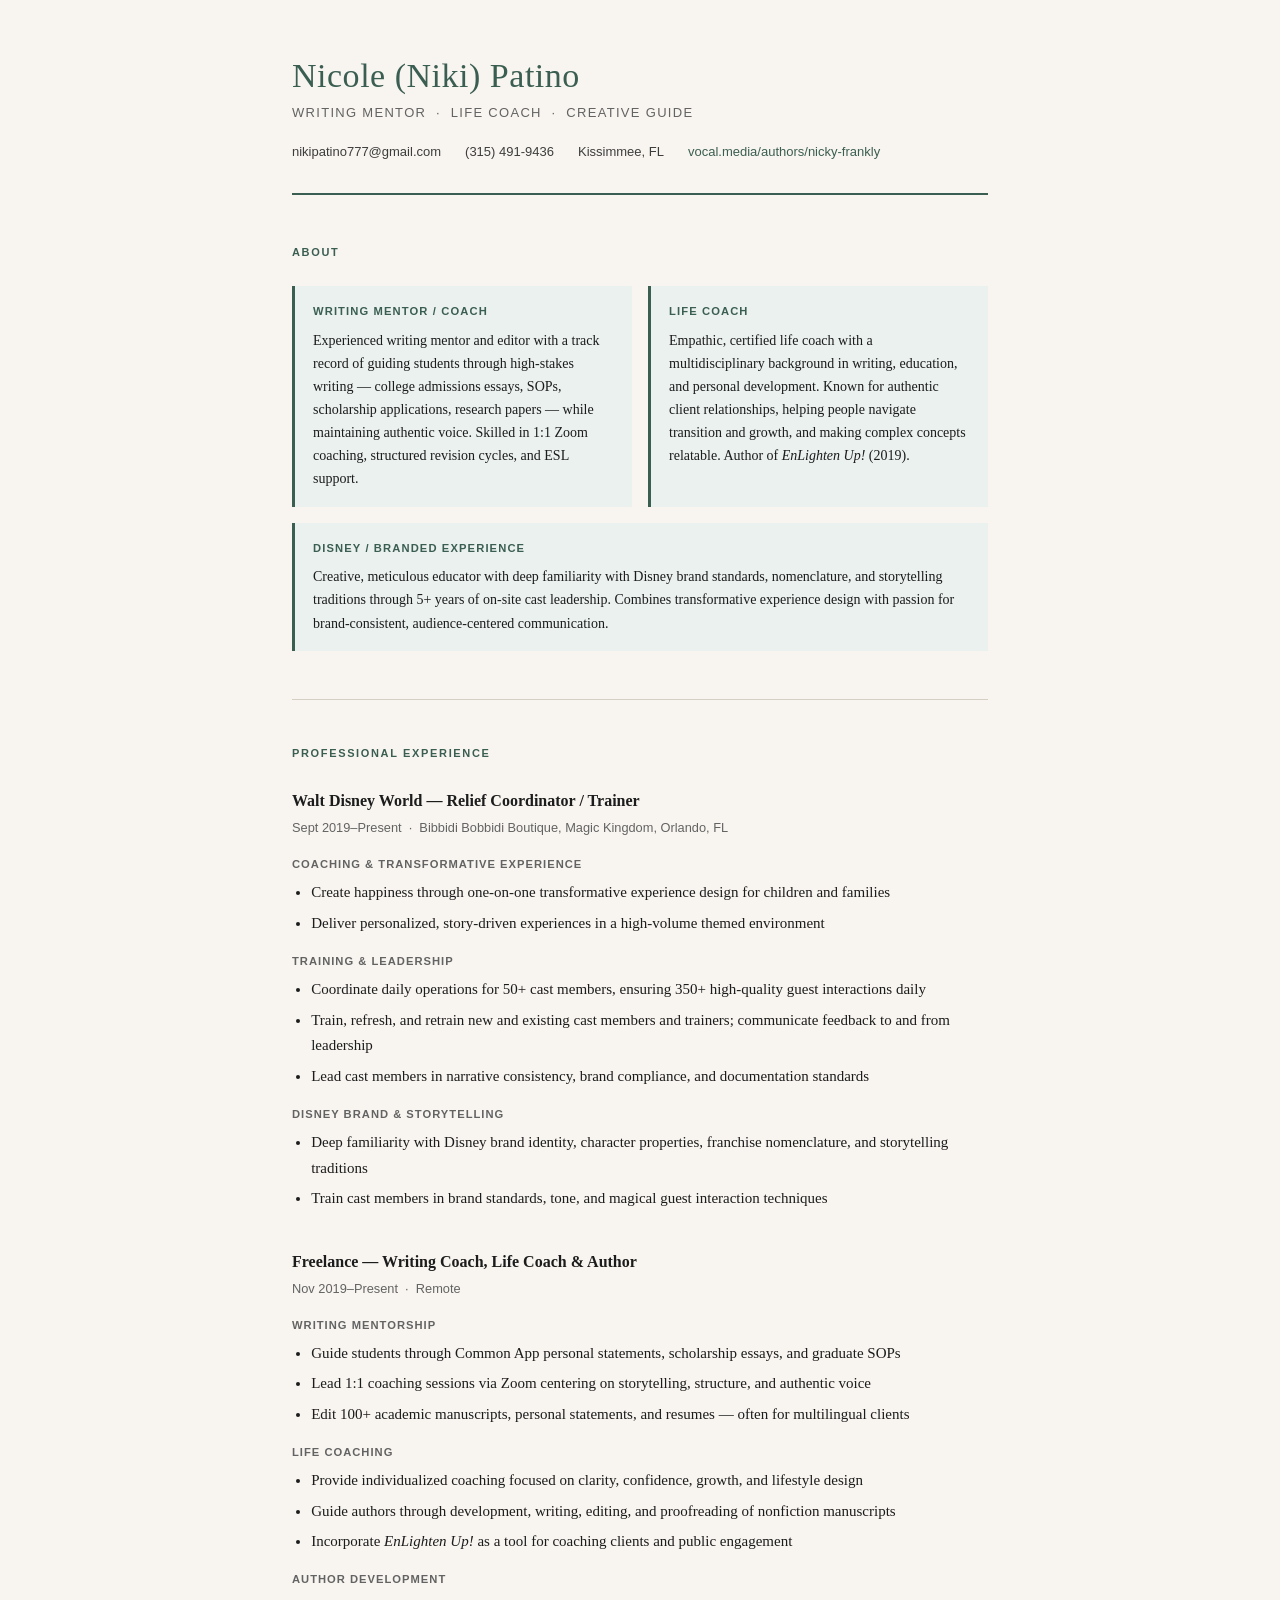
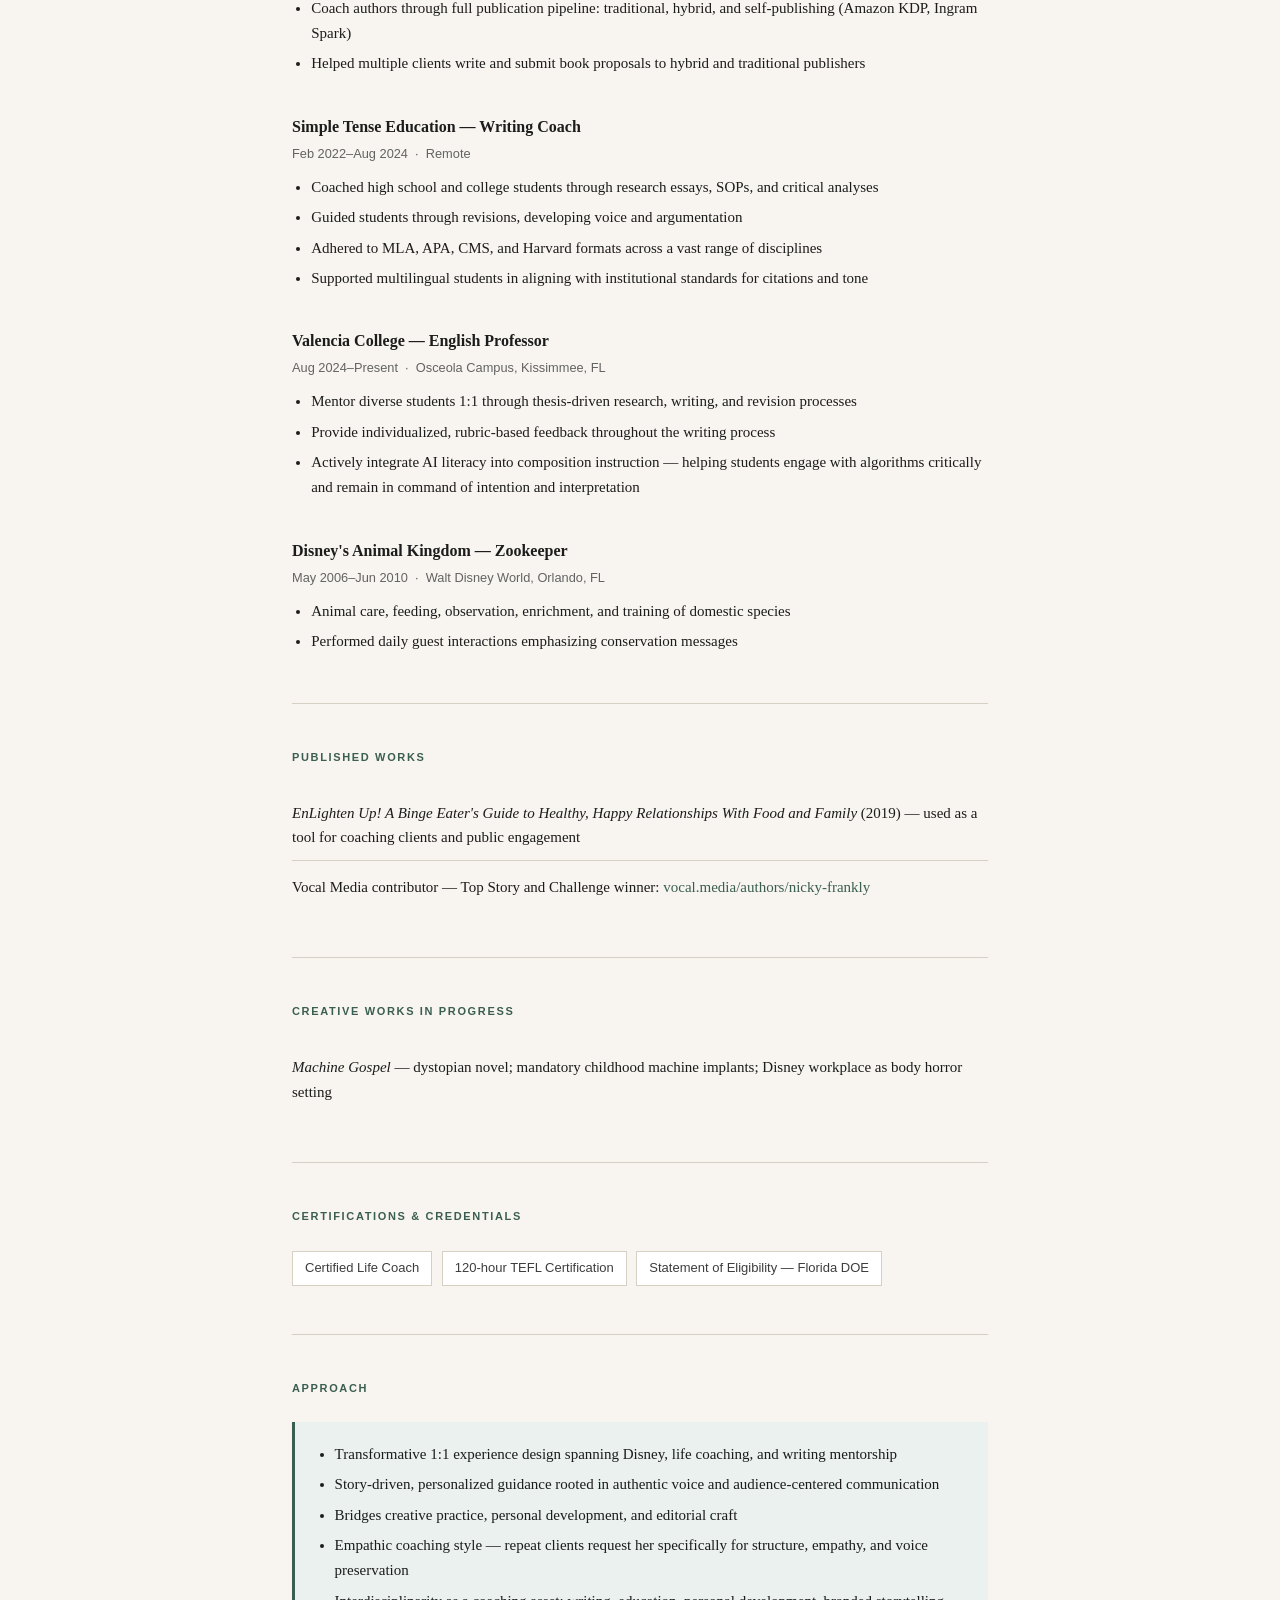
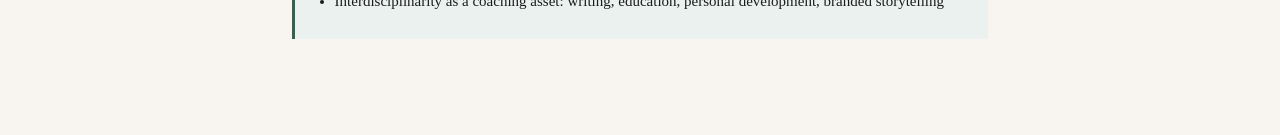
==== coaching/index.html @ 6d347518 "Add coaching single-page HTML resume with external stylesheet coaching/index.html — clean single-pag" ====
<!DOCTYPE html>
<html lang="en">
<head>
  <meta charset="UTF-8">
  <meta name="viewport" content="width=device-width, initial-scale=1.0">
  <title>Nicole (Niki) Patino — Writing Mentor &amp; Life Coach</title>
  <link rel="stylesheet" href="style.css">
</head>
<body>
<div class="page">

  <!-- Header -->
  <header>
    <h1>Nicole (Niki) Patino</h1>
    <p class="subtitle">Writing Mentor &nbsp;&middot;&nbsp; Life Coach &nbsp;&middot;&nbsp; Creative Guide</p>
    <div class="contact-strip">
      <span>nikipatino777@gmail.com</span>
      <span>(315) 491-9436</span>
      <span>Kissimmee, FL</span>
      <a href="https://vocal.media/authors/nicky-frankly" target="_blank" rel="noopener">vocal.media/authors/nicky-frankly</a>
    </div>
  </header>

  <!-- Positioning Statements -->
  <section>
    <h2>About</h2>
    <div class="statements">

      <div class="statement">
        <h3>Writing Mentor / Coach</h3>
        <p>Experienced writing mentor and editor with a track record of guiding students through high-stakes writing — college admissions essays, SOPs, scholarship applications, research papers — while maintaining authentic voice. Skilled in 1:1 Zoom coaching, structured revision cycles, and ESL support.</p>
      </div>

      <div class="statement">
        <h3>Life Coach</h3>
        <p>Empathic, certified life coach with a multidisciplinary background in writing, education, and personal development. Known for authentic client relationships, helping people navigate transition and growth, and making complex concepts relatable. Author of <em>EnLighten Up!</em> (2019).</p>
      </div>

      <div class="statement full">
        <h3>Disney / Branded Experience</h3>
        <p>Creative, meticulous educator with deep familiarity with Disney brand standards, nomenclature, and storytelling traditions through 5+ years of on-site cast leadership. Combines transformative experience design with passion for brand-consistent, audience-centered communication.</p>
      </div>

    </div>
  </section>

  <!-- Professional Experience -->
  <section>
    <h2>Professional Experience</h2>

    <div class="entry">
      <div class="entry-header">
        <h3>Walt Disney World — Relief Coordinator / Trainer</h3>
        <p class="meta">Sept 2019–Present &nbsp;·&nbsp; Bibbidi Bobbidi Boutique, Magic Kingdom, Orlando, FL</p>
      </div>
      <div class="entry-body">
        <h4>Coaching &amp; Transformative Experience</h4>
        <ul>
          <li>Create happiness through one-on-one transformative experience design for children and families</li>
          <li>Deliver personalized, story-driven experiences in a high-volume themed environment</li>
        </ul>
        <h4>Training &amp; Leadership</h4>
        <ul>
          <li>Coordinate daily operations for 50+ cast members, ensuring 350+ high-quality guest interactions daily</li>
          <li>Train, refresh, and retrain new and existing cast members and trainers; communicate feedback to and from leadership</li>
          <li>Lead cast members in narrative consistency, brand compliance, and documentation standards</li>
        </ul>
        <h4>Disney Brand &amp; Storytelling</h4>
        <ul>
          <li>Deep familiarity with Disney brand identity, character properties, franchise nomenclature, and storytelling traditions</li>
          <li>Train cast members in brand standards, tone, and magical guest interaction techniques</li>
        </ul>
      </div>
    </div>

    <div class="entry">
      <div class="entry-header">
        <h3>Freelance — Writing Coach, Life Coach &amp; Author</h3>
        <p class="meta">Nov 2019–Present &nbsp;·&nbsp; Remote</p>
      </div>
      <div class="entry-body">
        <h4>Writing Mentorship</h4>
        <ul>
          <li>Guide students through Common App personal statements, scholarship essays, and graduate SOPs</li>
          <li>Lead 1:1 coaching sessions via Zoom centering on storytelling, structure, and authentic voice</li>
          <li>Edit 100+ academic manuscripts, personal statements, and resumes — often for multilingual clients</li>
        </ul>
        <h4>Life Coaching</h4>
        <ul>
          <li>Provide individualized coaching focused on clarity, confidence, growth, and lifestyle design</li>
          <li>Guide authors through development, writing, editing, and proofreading of nonfiction manuscripts</li>
          <li>Incorporate <em>EnLighten Up!</em> as a tool for coaching clients and public engagement</li>
        </ul>
        <h4>Author Development</h4>
        <ul>
          <li>Coach authors through full publication pipeline: traditional, hybrid, and self-publishing (Amazon KDP, Ingram Spark)</li>
          <li>Helped multiple clients write and submit book proposals to hybrid and traditional publishers</li>
        </ul>
      </div>
    </div>

    <div class="entry">
      <div class="entry-header">
        <h3>Simple Tense Education — Writing Coach</h3>
        <p class="meta">Feb 2022–Aug 2024 &nbsp;·&nbsp; Remote</p>
      </div>
      <div class="entry-body">
        <ul>
          <li>Coached high school and college students through research essays, SOPs, and critical analyses</li>
          <li>Guided students through revisions, developing voice and argumentation</li>
          <li>Adhered to MLA, APA, CMS, and Harvard formats across a vast range of disciplines</li>
          <li>Supported multilingual students in aligning with institutional standards for citations and tone</li>
        </ul>
      </div>
    </div>

    <div class="entry">
      <div class="entry-header">
        <h3>Valencia College — English Professor</h3>
        <p class="meta">Aug 2024–Present &nbsp;·&nbsp; Osceola Campus, Kissimmee, FL</p>
      </div>
      <div class="entry-body">
        <ul>
          <li>Mentor diverse students 1:1 through thesis-driven research, writing, and revision processes</li>
          <li>Provide individualized, rubric-based feedback throughout the writing process</li>
          <li>Actively integrate AI literacy into composition instruction — helping students engage with algorithms critically and remain in command of intention and interpretation</li>
        </ul>
      </div>
    </div>

    <div class="entry">
      <div class="entry-header">
        <h3>Disney's Animal Kingdom — Zookeeper</h3>
        <p class="meta">May 2006–Jun 2010 &nbsp;·&nbsp; Walt Disney World, Orlando, FL</p>
      </div>
      <div class="entry-body">
        <ul>
          <li>Animal care, feeding, observation, enrichment, and training of domestic species</li>
          <li>Performed daily guest interactions emphasizing conservation messages</li>
        </ul>
      </div>
    </div>

  </section>

  <!-- Published Works -->
  <section>
    <h2>Published Works</h2>
    <ul class="works-list">
      <li><em>EnLighten Up! A Binge Eater's Guide to Healthy, Happy Relationships With Food and Family</em> (2019) — used as a tool for coaching clients and public engagement</li>
      <li>Vocal Media contributor — Top Story and Challenge winner: <a href="https://vocal.media/authors/nicky-frankly" target="_blank" rel="noopener">vocal.media/authors/nicky-frankly</a></li>
    </ul>
  </section>

  <!-- Creative Works in Progress -->
  <section>
    <h2>Creative Works in Progress</h2>
    <ul class="works-list">
      <li><em>Machine Gospel</em> — dystopian novel; mandatory childhood machine implants; Disney workplace as body horror setting</li>
    </ul>
  </section>

  <!-- Certifications -->
  <section>
    <h2>Certifications &amp; Credentials</h2>
    <ul class="credentials-list">
      <li>Certified Life Coach</li>
      <li>120-hour TEFL Certification</li>
      <li>Statement of Eligibility — Florida DOE</li>
    </ul>
  </section>

  <!-- Cross-Cutting Themes -->
  <section>
    <h2>Approach</h2>
    <div class="themes">
      <ul>
        <li>Transformative 1:1 experience design spanning Disney, life coaching, and writing mentorship</li>
        <li>Story-driven, personalized guidance rooted in authentic voice and audience-centered communication</li>
        <li>Bridges creative practice, personal development, and editorial craft</li>
        <li>Empathic coaching style — repeat clients request her specifically for structure, empathy, and voice preservation</li>
        <li>Interdisciplinarity as a coaching asset: writing, education, personal development, branded storytelling</li>
      </ul>
    </div>
  </section>

</div>
</body>
</html>
---- coaching/style.css ----
/* ============================================================
   Nicole (Niki) Patino — Writing Mentor & Life Coach
   Audience: coaching clients, writers, mentorship seekers,
             people navigating transition and creative growth
   ============================================================ */

/* ── Reset ── */
*, *::before, *::after {
  box-sizing: border-box;
  margin: 0;
  padding: 0;
}

/* ── Design tokens ── */
:root {
  --font-serif: Georgia, "Times New Roman", serif;
  --font-sans:  "Helvetica Neue", Arial, sans-serif;

  /* Colour — warm, grounded, human */
  --ink:        #1c1c1c;
  --mid:        #3d3d3d;
  --muted:      #636363;
  --rule:       #d6cfc4;          /* warm rule */
  --accent:     #3b5e52;          /* deep warm green — rooted, calm, trustworthy */
  --accent-dim: #eaf1ee;          /* soft wash for highlighted blocks */
  --bg:         #f8f5f0;          /* warm off-white */
  --surface:    #ffffff;

  /* Layout */
  --max-width:  760px;
  --gutter:     2rem;
}

/* ── Base ── */
html {
  font-size: 16px;
  -webkit-text-size-adjust: 100%;
}

body {
  font-family: var(--font-serif);
  font-size: 1rem;
  line-height: 1.75;
  color: var(--ink);
  background-color: var(--bg);
}

/* ── Page wrapper ── */
.page {
  max-width: var(--max-width);
  margin: 0 auto;
  padding: 3.5rem var(--gutter) 6rem;
}

/* ── Header ── */
header {
  padding-bottom: 1.75rem;
  margin-bottom: 0.25rem;
  border-bottom: 2px solid var(--accent);
}

header h1 {
  font-family: var(--font-serif);
  font-size: 2.125rem;
  font-weight: normal;
  letter-spacing: 0.015em;
  color: var(--accent);
  line-height: 1.2;
}

header .subtitle {
  font-family: var(--font-sans);
  font-size: 0.8125rem;
  font-weight: normal;
  letter-spacing: 0.1em;
  text-transform: uppercase;
  color: var(--muted);
  margin-top: 0.35rem;
}

/* ── Contact strip ── */
.contact-strip {
  display: flex;
  flex-wrap: wrap;
  gap: 0.3rem 1.5rem;
  margin-top: 1rem;
  font-family: var(--font-sans);
  font-size: 0.8125rem;
  color: var(--mid);
}

.contact-strip a {
  color: var(--accent);
  text-decoration: none;
  border-bottom: 1px solid transparent;
}

.contact-strip a:hover,
.contact-strip a:focus {
  border-bottom-color: var(--accent);
  outline: none;
}

/* ── Sections ── */
section {
  margin-top: 3rem;
}

section + section {
  padding-top: 2.75rem;
  border-top: 1px solid var(--rule);
}

/* ── Section headings (h2) ── */
h2 {
  font-family: var(--font-sans);
  font-size: 0.6875rem;
  font-weight: 700;
  letter-spacing: 0.15em;
  text-transform: uppercase;
  color: var(--accent);
  margin-bottom: 1.5rem;
}

/* ── Positioning statements ── */
.statements {
  display: grid;
  grid-template-columns: 1fr 1fr;
  gap: 1rem;
}

.statement {
  padding: 1rem 1.125rem;
  background: var(--accent-dim);
  border-left: 3px solid var(--accent);
}

/* Full-width statement variant */
.statement.full {
  grid-column: 1 / -1;
}

.statement h3 {
  font-family: var(--font-sans);
  font-size: 0.7rem;
  font-weight: 700;
  letter-spacing: 0.1em;
  text-transform: uppercase;
  color: var(--accent);
  margin-bottom: 0.45rem;
}

.statement p {
  font-size: 0.875rem;
  line-height: 1.65;
  color: var(--ink);
}

/* ── Experience entries ── */
.entry {
  margin-bottom: 2.25rem;
}

.entry:last-child {
  margin-bottom: 0;
}

.entry-header {
  margin-bottom: 0.6rem;
}

.entry-header h3 {
  font-family: var(--font-serif);
  font-size: 1rem;
  font-weight: bold;
  color: var(--ink);
}

.entry-header .meta {
  font-family: var(--font-sans);
  font-size: 0.8rem;
  color: var(--muted);
  margin-top: 0.125rem;
}

.entry-body h4 {
  font-family: var(--font-sans);
  font-size: 0.7rem;
  font-weight: 700;
  letter-spacing: 0.09em;
  text-transform: uppercase;
  color: var(--muted);
  margin: 1rem 0 0.35rem;
}

/* ── Lists ── */
ul {
  padding-left: 1.2rem;
}

ul li {
  font-size: 0.9375rem;
  line-height: 1.7;
  margin-bottom: 0.3rem;
  color: var(--ink);
}

/* ── Published & creative works ── */
.works-list {
  list-style: none;
  padding: 0;
}

.works-list li {
  padding: 0.6rem 0;
  border-bottom: 1px solid var(--rule);
  font-size: 0.9375rem;
  line-height: 1.65;
}

.works-list li:last-child {
  border-bottom: none;
}

.works-list a {
  color: var(--accent);
  text-decoration: none;
  border-bottom: 1px solid transparent;
}

.works-list a:hover,
.works-list a:focus {
  border-bottom-color: var(--accent);
  outline: none;
}

/* ── Credentials ── */
.credentials-list {
  list-style: none;
  padding: 0;
  display: flex;
  flex-wrap: wrap;
  gap: 0.6rem;
}

.credentials-list li {
  font-family: var(--font-sans);
  font-size: 0.8125rem;
  color: var(--mid);
  background: var(--surface);
  border: 1px solid var(--rule);
  padding: 0.35rem 0.75rem;
  margin-bottom: 0;
}

/* ── Approach / themes block ── */
.themes {
  padding: 1.25rem 1.375rem;
  background: var(--accent-dim);
  border-left: 3px solid var(--accent);
}

.themes ul {
  padding-left: 1.1rem;
}

.themes ul li {
  font-size: 0.9375rem;
  line-height: 1.7;
  margin-bottom: 0.3rem;
}

/* ── Inline emphasis ── */
em     { font-style: italic; }
strong { font-weight: bold; }

/* ── Responsive — tablet ── */
@media (max-width: 700px) {
  :root { --gutter: 1.375rem; }
  .statements { grid-template-columns: 1fr; }
  .statement.full { grid-column: 1; }
}

/* ── Responsive — mobile ── */
@media (max-width: 480px) {
  header h1 { font-size: 1.625rem; }
  .page { padding-top: 2.25rem; padding-bottom: 4rem; }
}

/* ── Print ── */
@media print {
  :root {
    --bg:         #ffffff;
    --surface:    #ffffff;
    --accent-dim: #f0f0f0;
    --rule:       #bbbbbb;
  }

  body {
    font-size: 10pt;
    line-height: 1.5;
    background: #fff;
    color: #000;
  }

  .page {
    max-width: 100%;
    padding: 0;
  }

  header h1 {
    color: #000;
    font-size: 16pt;
  }

  h2 { color: #000; }

  .statement,
  .themes {
    border-left-color: #000;
    background: none;
  }

  .contact-strip a,
  .works-list a {
    color: #000;
    border-bottom: none;
  }

  section + section { page-break-inside: avoid; }
  .entry            { page-break-inside: avoid; }
}
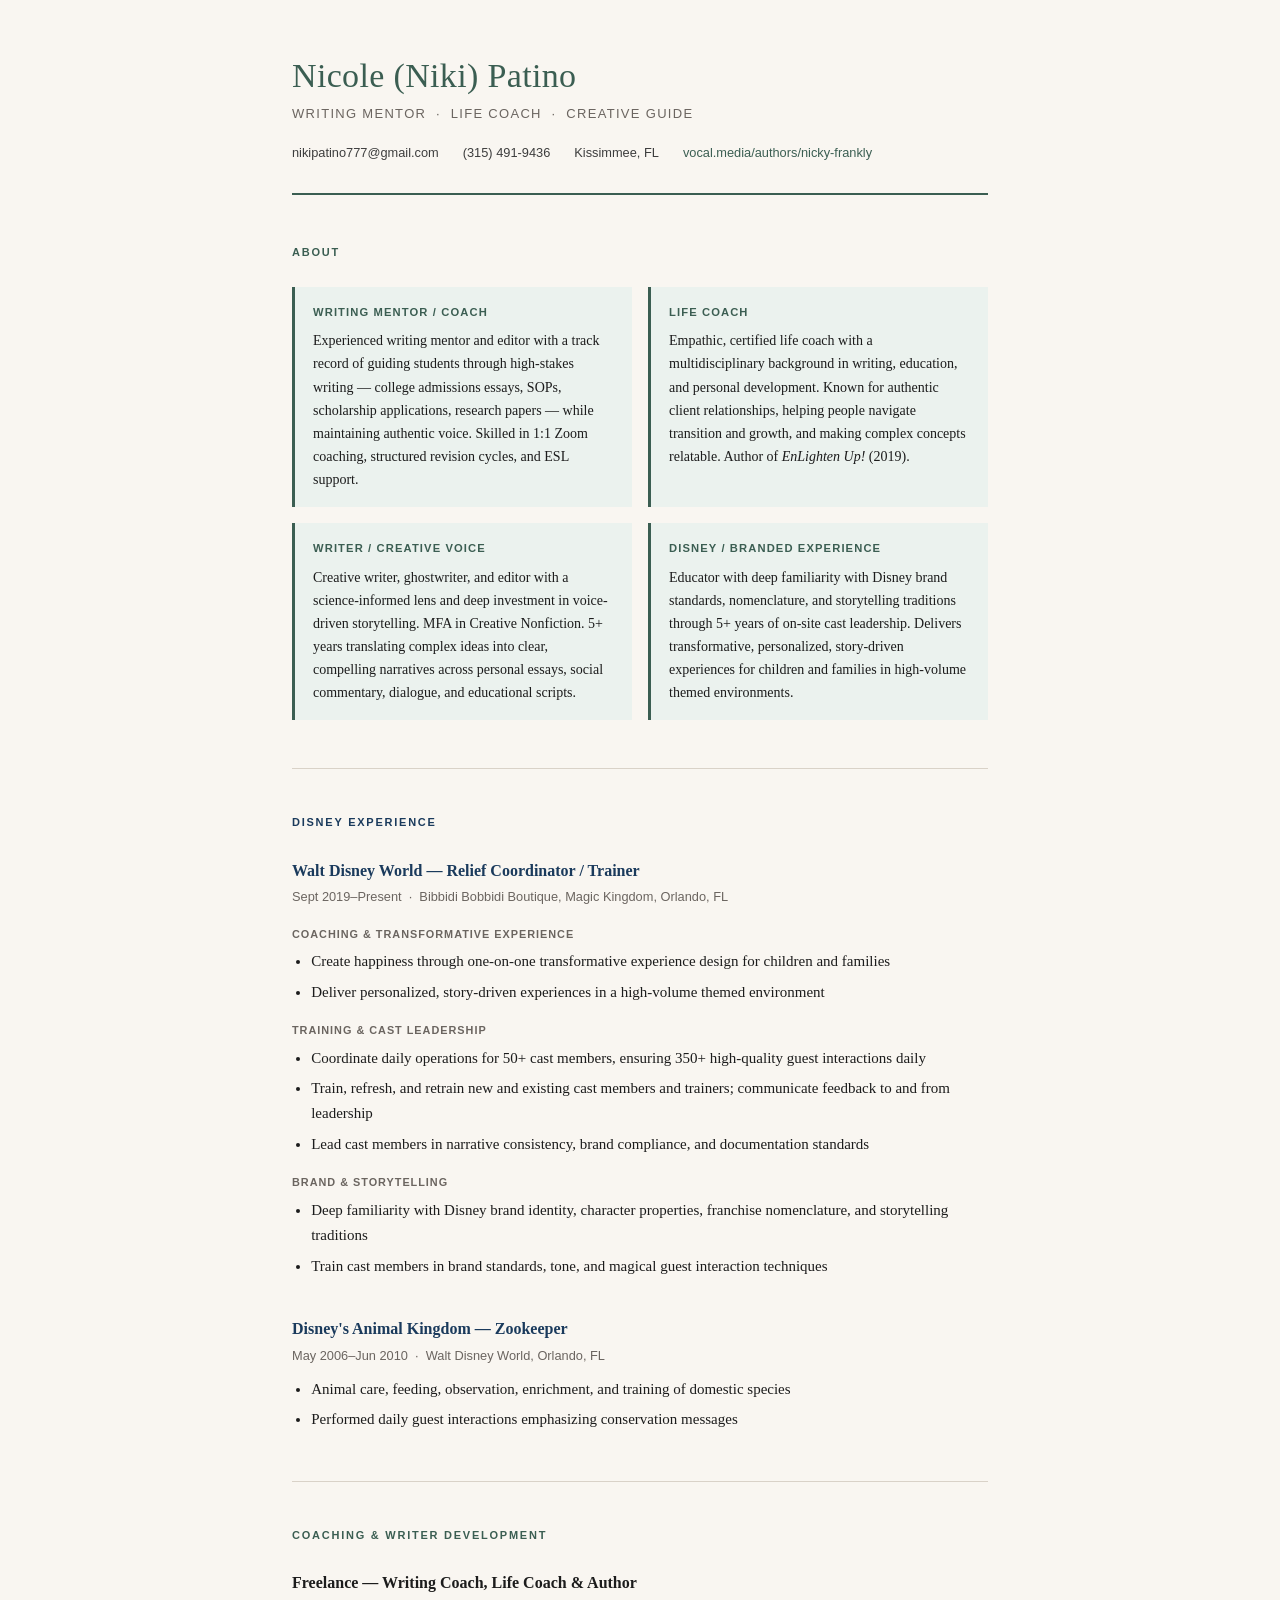
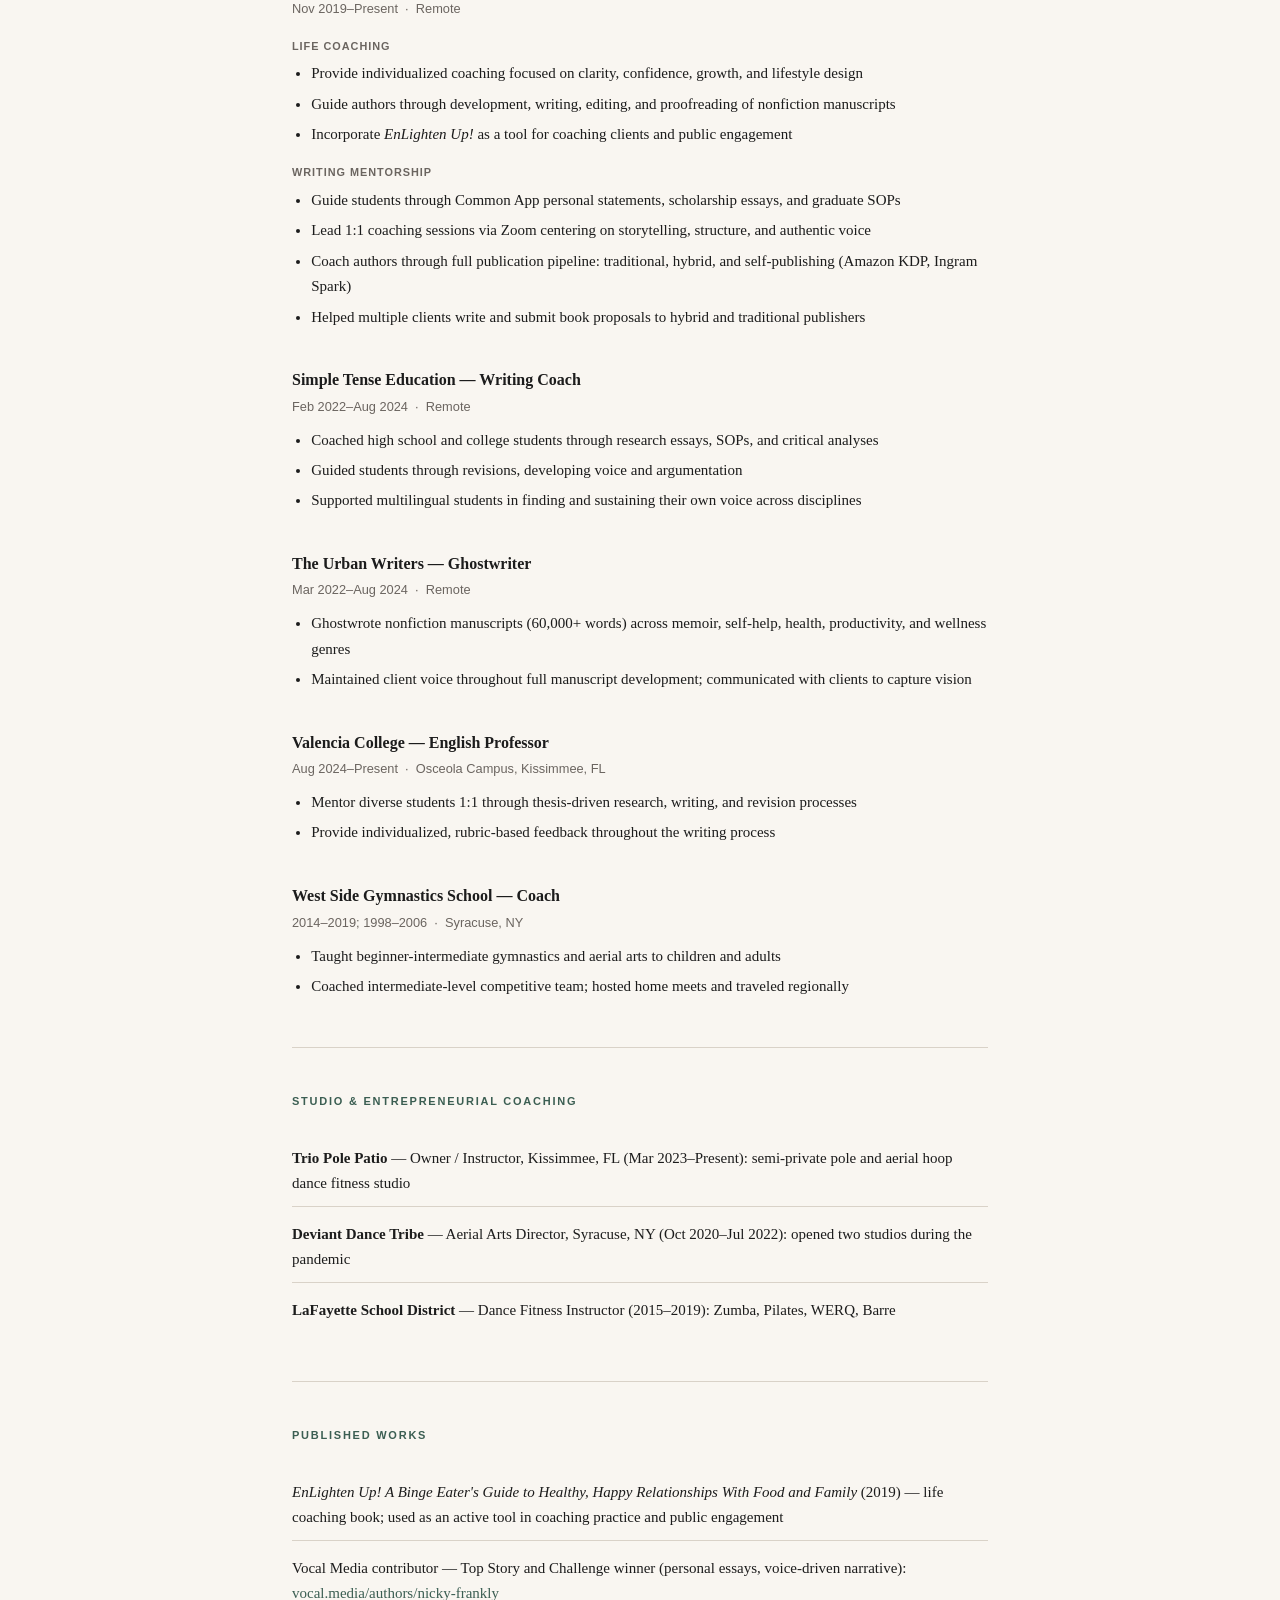
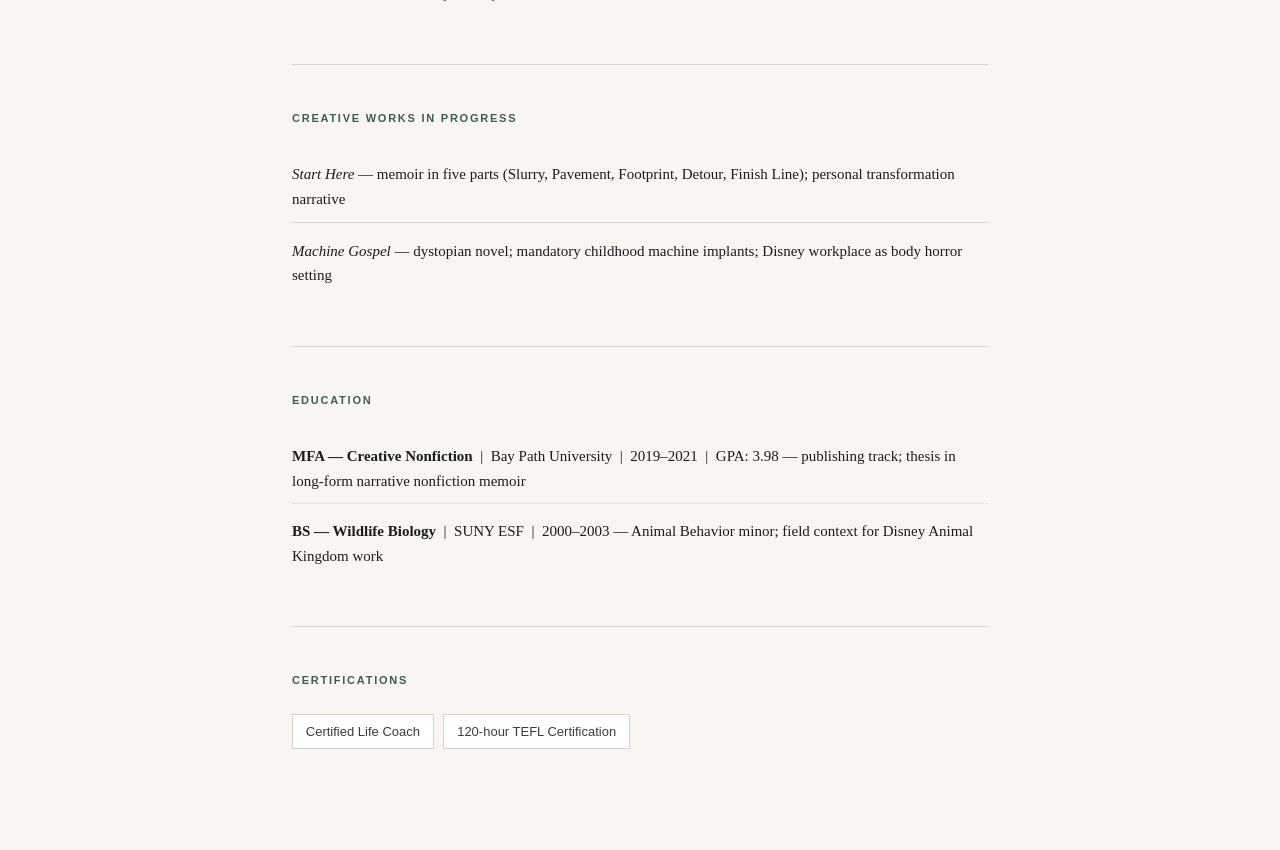
==== commit 76c87e3b: "Rebuild coaching HTML page from revised content.md Full rewrite of coaching/index.html and style.css" ====
--- a/coaching/index.html
+++ b/coaching/index.html
@@ -21,7 +21,7 @@
     </div>
   </header>
 
-  <!-- Positioning Statements -->
+  <!-- About -->
   <section>
     <h2>About</h2>
     <div class="statements">
@@ -36,22 +36,27 @@
         <p>Empathic, certified life coach with a multidisciplinary background in writing, education, and personal development. Known for authentic client relationships, helping people navigate transition and growth, and making complex concepts relatable. Author of <em>EnLighten Up!</em> (2019).</p>
       </div>
 
-      <div class="statement full">
+      <div class="statement">
+        <h3>Writer / Creative Voice</h3>
+        <p>Creative writer, ghostwriter, and editor with a science-informed lens and deep investment in voice-driven storytelling. MFA in Creative Nonfiction. 5+ years translating complex ideas into clear, compelling narratives across personal essays, social commentary, dialogue, and educational scripts.</p>
+      </div>
+
+      <div class="statement">
         <h3>Disney / Branded Experience</h3>
-        <p>Creative, meticulous educator with deep familiarity with Disney brand standards, nomenclature, and storytelling traditions through 5+ years of on-site cast leadership. Combines transformative experience design with passion for brand-consistent, audience-centered communication.</p>
-      </div>
-
-    </div>
-  </section>
-
-  <!-- Professional Experience -->
-  <section>
-    <h2>Professional Experience</h2>
+        <p>Educator with deep familiarity with Disney brand standards, nomenclature, and storytelling traditions through 5+ years of on-site cast leadership. Delivers transformative, personalized, story-driven experiences for children and families in high-volume themed environments.</p>
+      </div>
+
+    </div>
+  </section>
+
+  <!-- Disney Experience -->
+  <section class="disney-section">
+    <h2>Disney Experience</h2>
 
     <div class="entry">
       <div class="entry-header">
         <h3>Walt Disney World — Relief Coordinator / Trainer</h3>
-        <p class="meta">Sept 2019–Present &nbsp;·&nbsp; Bibbidi Bobbidi Boutique, Magic Kingdom, Orlando, FL</p>
+        <p class="meta">Sept 2019–Present &nbsp;&middot;&nbsp; Bibbidi Bobbidi Boutique, Magic Kingdom, Orlando, FL</p>
       </div>
       <div class="entry-body">
         <h4>Coaching &amp; Transformative Experience</h4>
@@ -59,13 +64,13 @@
           <li>Create happiness through one-on-one transformative experience design for children and families</li>
           <li>Deliver personalized, story-driven experiences in a high-volume themed environment</li>
         </ul>
-        <h4>Training &amp; Leadership</h4>
+        <h4>Training &amp; Cast Leadership</h4>
         <ul>
           <li>Coordinate daily operations for 50+ cast members, ensuring 350+ high-quality guest interactions daily</li>
           <li>Train, refresh, and retrain new and existing cast members and trainers; communicate feedback to and from leadership</li>
           <li>Lead cast members in narrative consistency, brand compliance, and documentation standards</li>
         </ul>
-        <h4>Disney Brand &amp; Storytelling</h4>
+        <h4>Brand &amp; Storytelling</h4>
         <ul>
           <li>Deep familiarity with Disney brand identity, character properties, franchise nomenclature, and storytelling traditions</li>
           <li>Train cast members in brand standards, tone, and magical guest interaction techniques</li>
@@ -75,24 +80,39 @@
 
     <div class="entry">
       <div class="entry-header">
+        <h3>Disney's Animal Kingdom — Zookeeper</h3>
+        <p class="meta">May 2006–Jun 2010 &nbsp;&middot;&nbsp; Walt Disney World, Orlando, FL</p>
+      </div>
+      <div class="entry-body">
+        <ul>
+          <li>Animal care, feeding, observation, enrichment, and training of domestic species</li>
+          <li>Performed daily guest interactions emphasizing conservation messages</li>
+        </ul>
+      </div>
+    </div>
+
+  </section>
+
+  <!-- Coaching & Writer Development -->
+  <section>
+    <h2>Coaching &amp; Writer Development</h2>
+
+    <div class="entry">
+      <div class="entry-header">
         <h3>Freelance — Writing Coach, Life Coach &amp; Author</h3>
-        <p class="meta">Nov 2019–Present &nbsp;·&nbsp; Remote</p>
-      </div>
-      <div class="entry-body">
-        <h4>Writing Mentorship</h4>
-        <ul>
-          <li>Guide students through Common App personal statements, scholarship essays, and graduate SOPs</li>
-          <li>Lead 1:1 coaching sessions via Zoom centering on storytelling, structure, and authentic voice</li>
-          <li>Edit 100+ academic manuscripts, personal statements, and resumes — often for multilingual clients</li>
-        </ul>
+        <p class="meta">Nov 2019–Present &nbsp;&middot;&nbsp; Remote</p>
+      </div>
+      <div class="entry-body">
         <h4>Life Coaching</h4>
         <ul>
           <li>Provide individualized coaching focused on clarity, confidence, growth, and lifestyle design</li>
           <li>Guide authors through development, writing, editing, and proofreading of nonfiction manuscripts</li>
           <li>Incorporate <em>EnLighten Up!</em> as a tool for coaching clients and public engagement</li>
         </ul>
-        <h4>Author Development</h4>
-        <ul>
+        <h4>Writing Mentorship</h4>
+        <ul>
+          <li>Guide students through Common App personal statements, scholarship essays, and graduate SOPs</li>
+          <li>Lead 1:1 coaching sessions via Zoom centering on storytelling, structure, and authentic voice</li>
           <li>Coach authors through full publication pipeline: traditional, hybrid, and self-publishing (Amazon KDP, Ingram Spark)</li>
           <li>Helped multiple clients write and submit book proposals to hybrid and traditional publishers</li>
         </ul>
@@ -102,14 +122,26 @@
     <div class="entry">
       <div class="entry-header">
         <h3>Simple Tense Education — Writing Coach</h3>
-        <p class="meta">Feb 2022–Aug 2024 &nbsp;·&nbsp; Remote</p>
+        <p class="meta">Feb 2022–Aug 2024 &nbsp;&middot;&nbsp; Remote</p>
       </div>
       <div class="entry-body">
         <ul>
           <li>Coached high school and college students through research essays, SOPs, and critical analyses</li>
           <li>Guided students through revisions, developing voice and argumentation</li>
-          <li>Adhered to MLA, APA, CMS, and Harvard formats across a vast range of disciplines</li>
-          <li>Supported multilingual students in aligning with institutional standards for citations and tone</li>
+          <li>Supported multilingual students in finding and sustaining their own voice across disciplines</li>
+        </ul>
+      </div>
+    </div>
+
+    <div class="entry">
+      <div class="entry-header">
+        <h3>The Urban Writers — Ghostwriter</h3>
+        <p class="meta">Mar 2022–Aug 2024 &nbsp;&middot;&nbsp; Remote</p>
+      </div>
+      <div class="entry-body">
+        <ul>
+          <li>Ghostwrote nonfiction manuscripts (60,000+ words) across memoir, self-help, health, productivity, and wellness genres</li>
+          <li>Maintained client voice throughout full manuscript development; communicated with clients to capture vision</li>
         </ul>
       </div>
     </div>
@@ -117,38 +149,47 @@
     <div class="entry">
       <div class="entry-header">
         <h3>Valencia College — English Professor</h3>
-        <p class="meta">Aug 2024–Present &nbsp;·&nbsp; Osceola Campus, Kissimmee, FL</p>
+        <p class="meta">Aug 2024–Present &nbsp;&middot;&nbsp; Osceola Campus, Kissimmee, FL</p>
       </div>
       <div class="entry-body">
         <ul>
           <li>Mentor diverse students 1:1 through thesis-driven research, writing, and revision processes</li>
           <li>Provide individualized, rubric-based feedback throughout the writing process</li>
-          <li>Actively integrate AI literacy into composition instruction — helping students engage with algorithms critically and remain in command of intention and interpretation</li>
-        </ul>
-      </div>
-    </div>
-
-    <div class="entry">
-      <div class="entry-header">
-        <h3>Disney's Animal Kingdom — Zookeeper</h3>
-        <p class="meta">May 2006–Jun 2010 &nbsp;·&nbsp; Walt Disney World, Orlando, FL</p>
-      </div>
-      <div class="entry-body">
-        <ul>
-          <li>Animal care, feeding, observation, enrichment, and training of domestic species</li>
-          <li>Performed daily guest interactions emphasizing conservation messages</li>
-        </ul>
-      </div>
-    </div>
-
+        </ul>
+      </div>
+    </div>
+
+    <div class="entry">
+      <div class="entry-header">
+        <h3>West Side Gymnastics School — Coach</h3>
+        <p class="meta">2014–2019; 1998–2006 &nbsp;&middot;&nbsp; Syracuse, NY</p>
+      </div>
+      <div class="entry-body">
+        <ul>
+          <li>Taught beginner-intermediate gymnastics and aerial arts to children and adults</li>
+          <li>Coached intermediate-level competitive team; hosted home meets and traveled regionally</li>
+        </ul>
+      </div>
+    </div>
+
+  </section>
+
+  <!-- Studio & Entrepreneurial Coaching -->
+  <section>
+    <h2>Studio &amp; Entrepreneurial Coaching</h2>
+    <ul class="studio-list">
+      <li><strong>Trio Pole Patio</strong> — Owner / Instructor, Kissimmee, FL (Mar 2023–Present): semi-private pole and aerial hoop dance fitness studio</li>
+      <li><strong>Deviant Dance Tribe</strong> — Aerial Arts Director, Syracuse, NY (Oct 2020–Jul 2022): opened two studios during the pandemic</li>
+      <li><strong>LaFayette School District</strong> — Dance Fitness Instructor (2015–2019): Zumba, Pilates, WERQ, Barre</li>
+    </ul>
   </section>
 
   <!-- Published Works -->
   <section>
     <h2>Published Works</h2>
     <ul class="works-list">
-      <li><em>EnLighten Up! A Binge Eater's Guide to Healthy, Happy Relationships With Food and Family</em> (2019) — used as a tool for coaching clients and public engagement</li>
-      <li>Vocal Media contributor — Top Story and Challenge winner: <a href="https://vocal.media/authors/nicky-frankly" target="_blank" rel="noopener">vocal.media/authors/nicky-frankly</a></li>
+      <li><em>EnLighten Up! A Binge Eater's Guide to Healthy, Happy Relationships With Food and Family</em> (2019) — life coaching book; used as an active tool in coaching practice and public engagement</li>
+      <li>Vocal Media contributor — Top Story and Challenge winner (personal essays, voice-driven narrative): <a href="https://vocal.media/authors/nicky-frankly" target="_blank" rel="noopener">vocal.media/authors/nicky-frankly</a></li>
     </ul>
   </section>
 
@@ -156,32 +197,27 @@
   <section>
     <h2>Creative Works in Progress</h2>
     <ul class="works-list">
+      <li><em>Start Here</em> — memoir in five parts (Slurry, Pavement, Footprint, Detour, Finish Line); personal transformation narrative</li>
       <li><em>Machine Gospel</em> — dystopian novel; mandatory childhood machine implants; Disney workplace as body horror setting</li>
     </ul>
   </section>
 
+  <!-- Education -->
+  <section>
+    <h2>Education</h2>
+    <ul class="edu-list">
+      <li><strong>MFA — Creative Nonfiction</strong> &nbsp;|&nbsp; Bay Path University &nbsp;|&nbsp; 2019–2021 &nbsp;|&nbsp; GPA: 3.98 &mdash; publishing track; thesis in long-form narrative nonfiction memoir</li>
+      <li><strong>BS — Wildlife Biology</strong> &nbsp;|&nbsp; SUNY ESF &nbsp;|&nbsp; 2000–2003 &mdash; Animal Behavior minor; field context for Disney Animal Kingdom work</li>
+    </ul>
+  </section>
+
   <!-- Certifications -->
   <section>
-    <h2>Certifications &amp; Credentials</h2>
+    <h2>Certifications</h2>
     <ul class="credentials-list">
       <li>Certified Life Coach</li>
       <li>120-hour TEFL Certification</li>
-      <li>Statement of Eligibility — Florida DOE</li>
-    </ul>
-  </section>
-
-  <!-- Cross-Cutting Themes -->
-  <section>
-    <h2>Approach</h2>
-    <div class="themes">
-      <ul>
-        <li>Transformative 1:1 experience design spanning Disney, life coaching, and writing mentorship</li>
-        <li>Story-driven, personalized guidance rooted in authentic voice and audience-centered communication</li>
-        <li>Bridges creative practice, personal development, and editorial craft</li>
-        <li>Empathic coaching style — repeat clients request her specifically for structure, empathy, and voice preservation</li>
-        <li>Interdisciplinarity as a coaching asset: writing, education, personal development, branded storytelling</li>
-      </ul>
-    </div>
+    </ul>
   </section>
 
 </div>
--- a/coaching/style.css
+++ b/coaching/style.css
@@ -1,7 +1,7 @@
 /* ============================================================
    Nicole (Niki) Patino — Writing Mentor & Life Coach
-   Audience: coaching clients, writers, mentorship seekers,
-             people navigating transition and creative growth
+   Audience: coaching clients, writers seeking development,
+             people navigating creative or personal transition
    ============================================================ */
 
 /* ── Reset ── */
@@ -16,17 +16,17 @@
   --font-serif: Georgia, "Times New Roman", serif;
   --font-sans:  "Helvetica Neue", Arial, sans-serif;
 
-  /* Colour — warm, grounded, human */
   --ink:        #1c1c1c;
   --mid:        #3d3d3d;
-  --muted:      #636363;
-  --rule:       #d6cfc4;          /* warm rule */
-  --accent:     #3b5e52;          /* deep warm green — rooted, calm, trustworthy */
-  --accent-dim: #eaf1ee;          /* soft wash for highlighted blocks */
-  --bg:         #f8f5f0;          /* warm off-white */
+  --muted:      #6b6560;
+  --rule:       #d9d2c8;
+  --accent:     #3b5e52;       /* deep warm green */
+  --accent-dim: #ebf2ee;       /* soft mint wash */
+  --bg:         #f9f6f1;       /* warm off-white */
   --surface:    #ffffff;
-
-  /* Layout */
+  --disney:     #1a3a5c;       /* separate navy for Disney section */
+  --disney-dim: #e8edf5;
+
   --max-width:  760px;
   --gutter:     2rem;
 }
@@ -63,7 +63,7 @@
   font-family: var(--font-serif);
   font-size: 2.125rem;
   font-weight: normal;
-  letter-spacing: 0.015em;
+  letter-spacing: 0.01em;
   color: var(--accent);
   line-height: 1.2;
 }
@@ -71,21 +71,19 @@
 header .subtitle {
   font-family: var(--font-sans);
   font-size: 0.8125rem;
-  font-weight: normal;
   letter-spacing: 0.1em;
   text-transform: uppercase;
   color: var(--muted);
-  margin-top: 0.35rem;
-}
-
-/* ── Contact strip ── */
+  margin-top: 0.4rem;
+}
+
 .contact-strip {
   display: flex;
   flex-wrap: wrap;
-  gap: 0.3rem 1.5rem;
+  gap: 0.25rem 1.5rem;
   margin-top: 1rem;
   font-family: var(--font-sans);
-  font-size: 0.8125rem;
+  font-size: 0.8rem;
   color: var(--mid);
 }
 
@@ -93,6 +91,7 @@
   color: var(--accent);
   text-decoration: none;
   border-bottom: 1px solid transparent;
+  transition: border-color 0.15s;
 }
 
 .contact-strip a:hover,
@@ -101,7 +100,7 @@
   outline: none;
 }
 
-/* ── Sections ── */
+/* ── Section layout ── */
 section {
   margin-top: 3rem;
 }
@@ -111,18 +110,22 @@
   border-top: 1px solid var(--rule);
 }
 
-/* ── Section headings (h2) ── */
 h2 {
   font-family: var(--font-sans);
   font-size: 0.6875rem;
   font-weight: 700;
-  letter-spacing: 0.15em;
+  letter-spacing: 0.16em;
   text-transform: uppercase;
   color: var(--accent);
   margin-bottom: 1.5rem;
 }
 
-/* ── Positioning statements ── */
+/* Disney section gets its own accent color */
+.disney-section h2 {
+  color: var(--disney);
+}
+
+/* ── Positioning statements (About) ── */
 .statements {
   display: grid;
   grid-template-columns: 1fr 1fr;
@@ -133,11 +136,6 @@
   padding: 1rem 1.125rem;
   background: var(--accent-dim);
   border-left: 3px solid var(--accent);
-}
-
-/* Full-width statement variant */
-.statement.full {
-  grid-column: 1 / -1;
 }
 
 .statement h3 {
@@ -180,12 +178,12 @@
   font-family: var(--font-sans);
   font-size: 0.8rem;
   color: var(--muted);
-  margin-top: 0.125rem;
+  margin-top: 0.1rem;
 }
 
 .entry-body h4 {
   font-family: var(--font-sans);
-  font-size: 0.7rem;
+  font-size: 0.68rem;
   font-weight: 700;
   letter-spacing: 0.09em;
   text-transform: uppercase;
@@ -193,6 +191,11 @@
   margin: 1rem 0 0.35rem;
 }
 
+/* Disney entries — blue-tinted header line */
+.disney-section .entry-header h3 {
+  color: var(--disney);
+}
+
 /* ── Lists ── */
 ul {
   padding-left: 1.2rem;
@@ -205,14 +208,31 @@
   color: var(--ink);
 }
 
-/* ── Published & creative works ── */
+/* ── Studio / entrepreneurial items ── */
+.studio-list {
+  list-style: none;
+  padding: 0;
+}
+
+.studio-list li {
+  padding: 0.65rem 0;
+  border-bottom: 1px solid var(--rule);
+  font-size: 0.9375rem;
+  line-height: 1.65;
+}
+
+.studio-list li:last-child {
+  border-bottom: none;
+}
+
+/* ── Published works ── */
 .works-list {
   list-style: none;
   padding: 0;
 }
 
 .works-list li {
-  padding: 0.6rem 0;
+  padding: 0.65rem 0;
   border-bottom: 1px solid var(--rule);
   font-size: 0.9375rem;
   line-height: 1.65;
@@ -234,6 +254,23 @@
   outline: none;
 }
 
+/* ── Education ── */
+.edu-list {
+  list-style: none;
+  padding: 0;
+}
+
+.edu-list li {
+  padding: 0.6rem 0;
+  border-bottom: 1px dotted var(--rule);
+  font-size: 0.9375rem;
+  line-height: 1.65;
+}
+
+.edu-list li:last-child {
+  border-bottom: none;
+}
+
 /* ── Credentials ── */
 .credentials-list {
   list-style: none;
@@ -249,28 +286,10 @@
   color: var(--mid);
   background: var(--surface);
   border: 1px solid var(--rule);
-  padding: 0.35rem 0.75rem;
-  margin-bottom: 0;
-}
-
-/* ── Approach / themes block ── */
-.themes {
-  padding: 1.25rem 1.375rem;
-  background: var(--accent-dim);
-  border-left: 3px solid var(--accent);
-}
-
-.themes ul {
-  padding-left: 1.1rem;
-}
-
-.themes ul li {
-  font-size: 0.9375rem;
-  line-height: 1.7;
-  margin-bottom: 0.3rem;
-}
-
-/* ── Inline emphasis ── */
+  padding: 0.35rem 0.8rem;
+}
+
+/* ── Inline ── */
 em     { font-style: italic; }
 strong { font-weight: bold; }
 
@@ -278,13 +297,12 @@
 @media (max-width: 700px) {
   :root { --gutter: 1.375rem; }
   .statements { grid-template-columns: 1fr; }
-  .statement.full { grid-column: 1; }
 }
 
 /* ── Responsive — mobile ── */
 @media (max-width: 480px) {
-  header h1 { font-size: 1.625rem; }
-  .page { padding-top: 2.25rem; padding-bottom: 4rem; }
+  header h1  { font-size: 1.625rem; }
+  .page      { padding-top: 2.25rem; padding-bottom: 4rem; }
 }
 
 /* ── Print ── */
@@ -293,40 +311,16 @@
     --bg:         #ffffff;
     --surface:    #ffffff;
     --accent-dim: #f0f0f0;
+    --disney-dim: #f0f0f0;
     --rule:       #bbbbbb;
   }
 
-  body {
-    font-size: 10pt;
-    line-height: 1.5;
-    background: #fff;
-    color: #000;
-  }
-
-  .page {
-    max-width: 100%;
-    padding: 0;
-  }
-
-  header h1 {
-    color: #000;
-    font-size: 16pt;
-  }
-
+  body { font-size: 10pt; line-height: 1.5; background: #fff; color: #000; }
+  .page { max-width: 100%; padding: 0; }
+  header h1 { color: #000; font-size: 16pt; }
   h2 { color: #000; }
-
-  .statement,
-  .themes {
-    border-left-color: #000;
-    background: none;
-  }
-
-  .contact-strip a,
-  .works-list a {
-    color: #000;
-    border-bottom: none;
-  }
-
+  .statement { border-left-color: #000; background: none; }
+  .contact-strip a, .works-list a { color: #000; border-bottom: none; }
   section + section { page-break-inside: avoid; }
-  .entry            { page-break-inside: avoid; }
-}
+  .entry { page-break-inside: avoid; }
+}
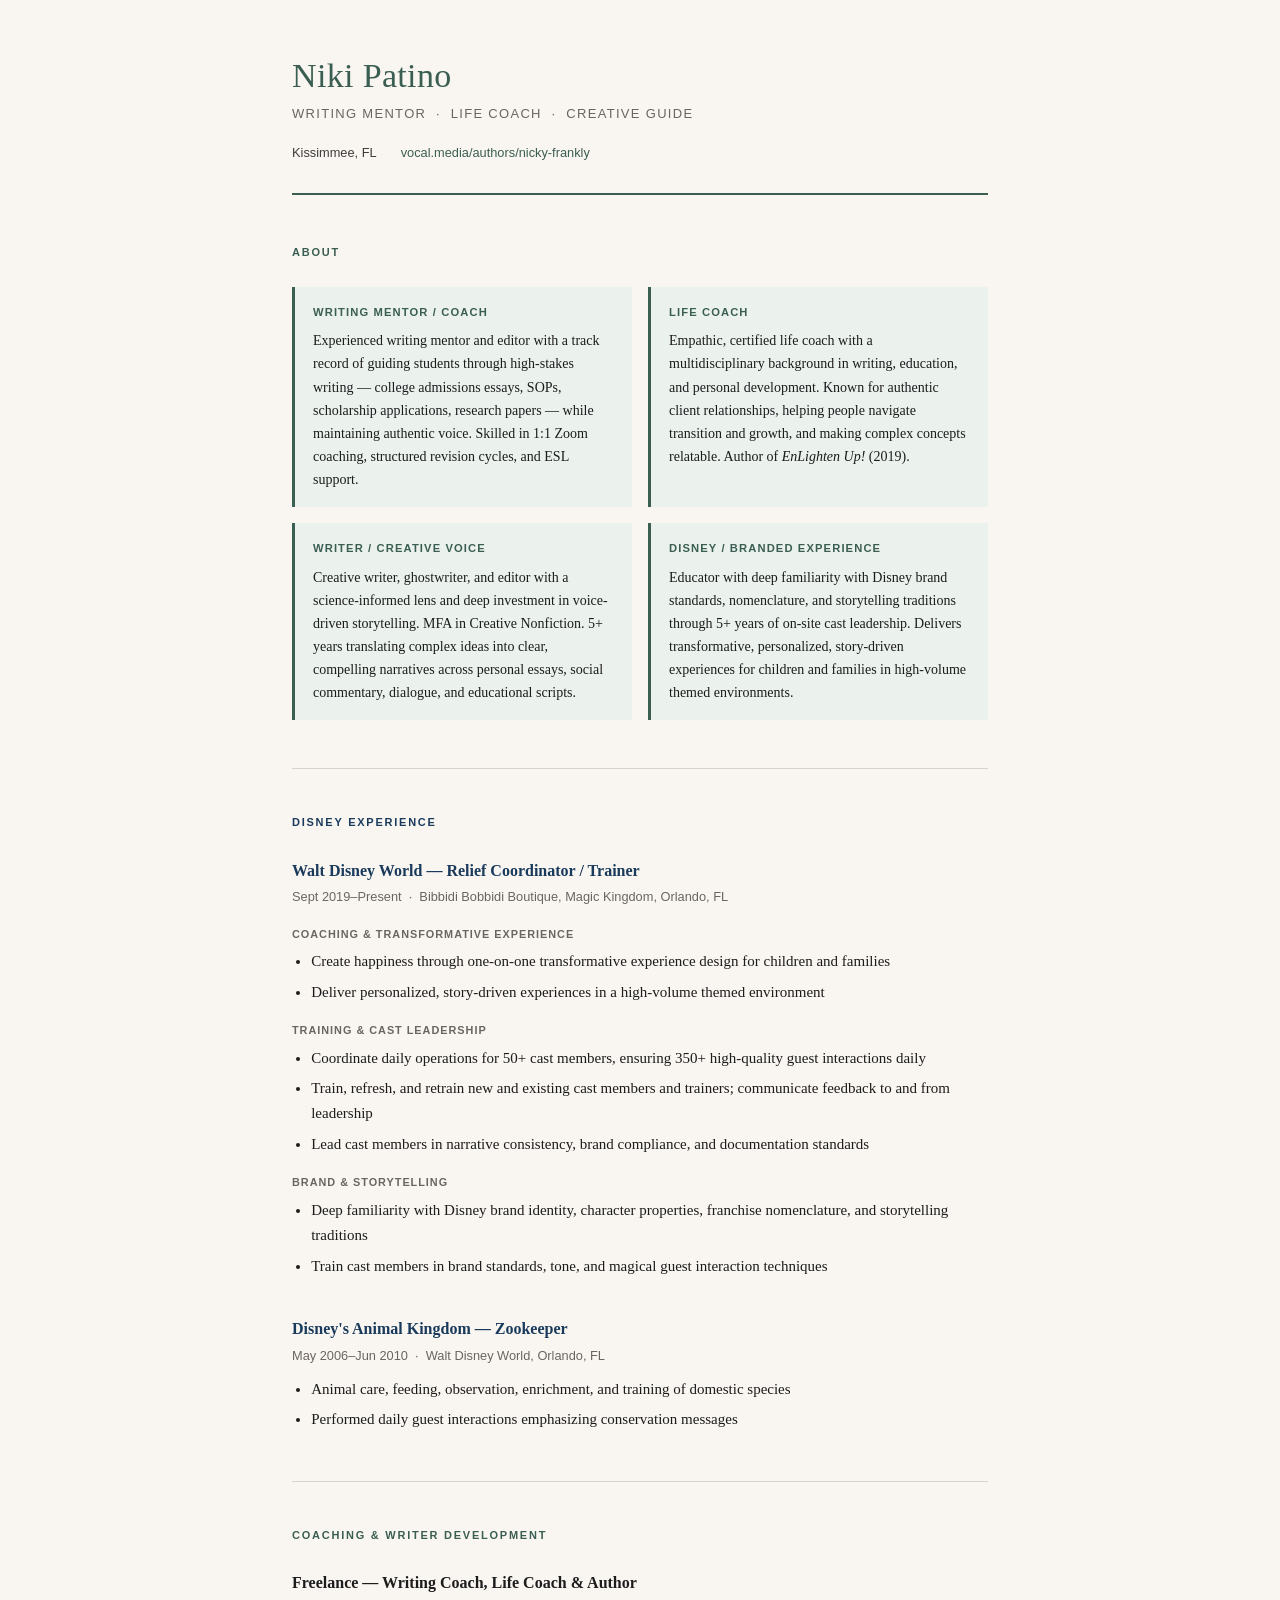
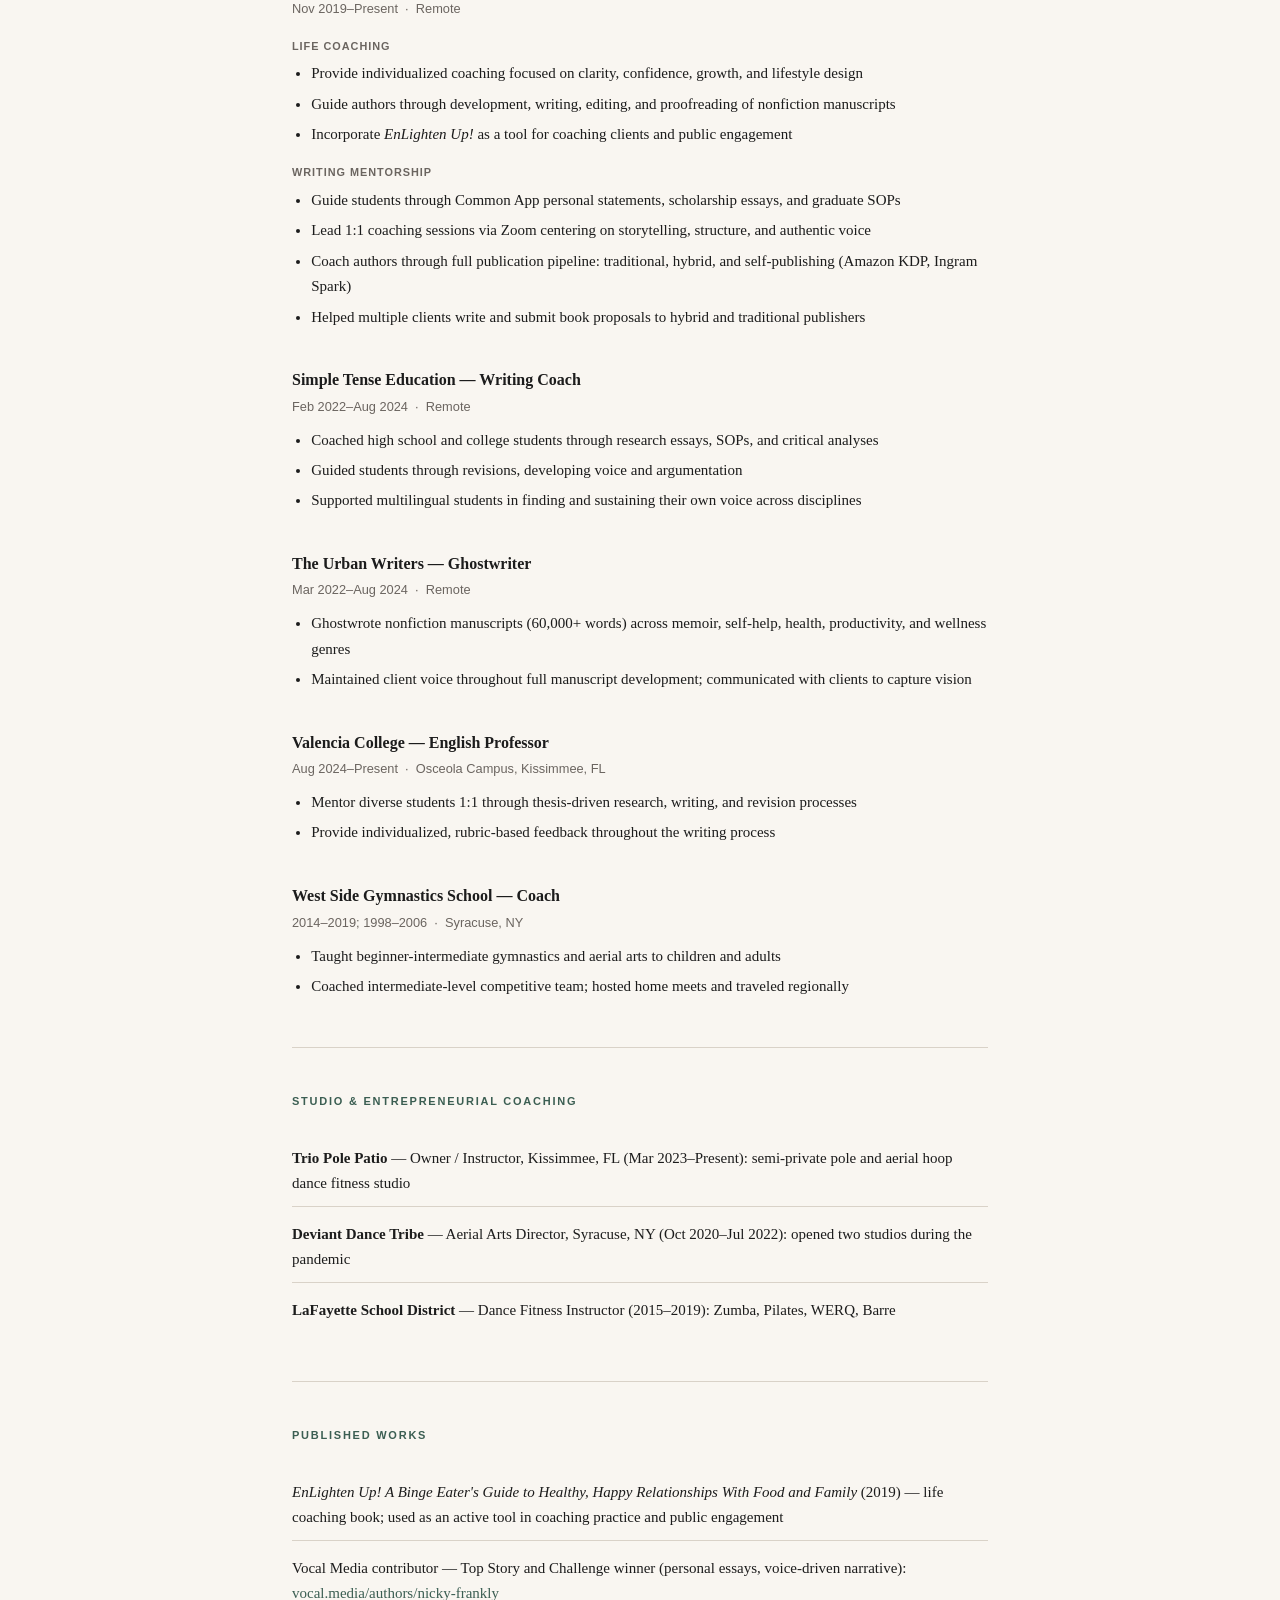
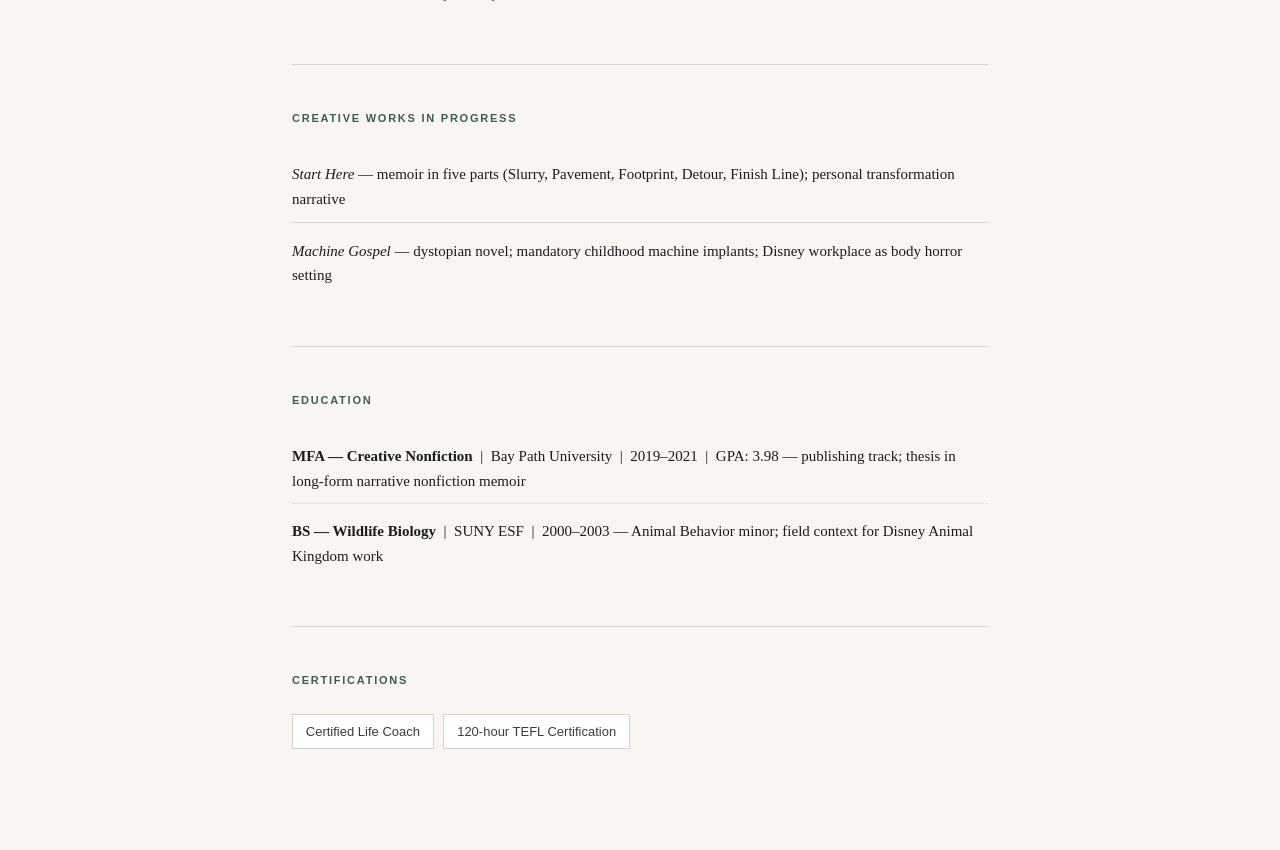
==== commit 4eed035e: "Remove email/phone from coaching page, use Niki Patino https://claude.ai/code/session_01RnfcxSTM5eN6" ====
--- a/coaching/index.html
+++ b/coaching/index.html
@@ -3,7 +3,7 @@
 <head>
   <meta charset="UTF-8">
   <meta name="viewport" content="width=device-width, initial-scale=1.0">
-  <title>Nicole (Niki) Patino — Writing Mentor &amp; Life Coach</title>
+  <title>Niki Patino — Writing Mentor &amp; Life Coach</title>
   <link rel="stylesheet" href="style.css">
 </head>
 <body>
@@ -11,11 +11,9 @@
 
   <!-- Header -->
   <header>
-    <h1>Nicole (Niki) Patino</h1>
+    <h1>Niki Patino</h1>
     <p class="subtitle">Writing Mentor &nbsp;&middot;&nbsp; Life Coach &nbsp;&middot;&nbsp; Creative Guide</p>
     <div class="contact-strip">
-      <span>nikipatino777@gmail.com</span>
-      <span>(315) 491-9436</span>
       <span>Kissimmee, FL</span>
       <a href="https://vocal.media/authors/nicky-frankly" target="_blank" rel="noopener">vocal.media/authors/nicky-frankly</a>
     </div>
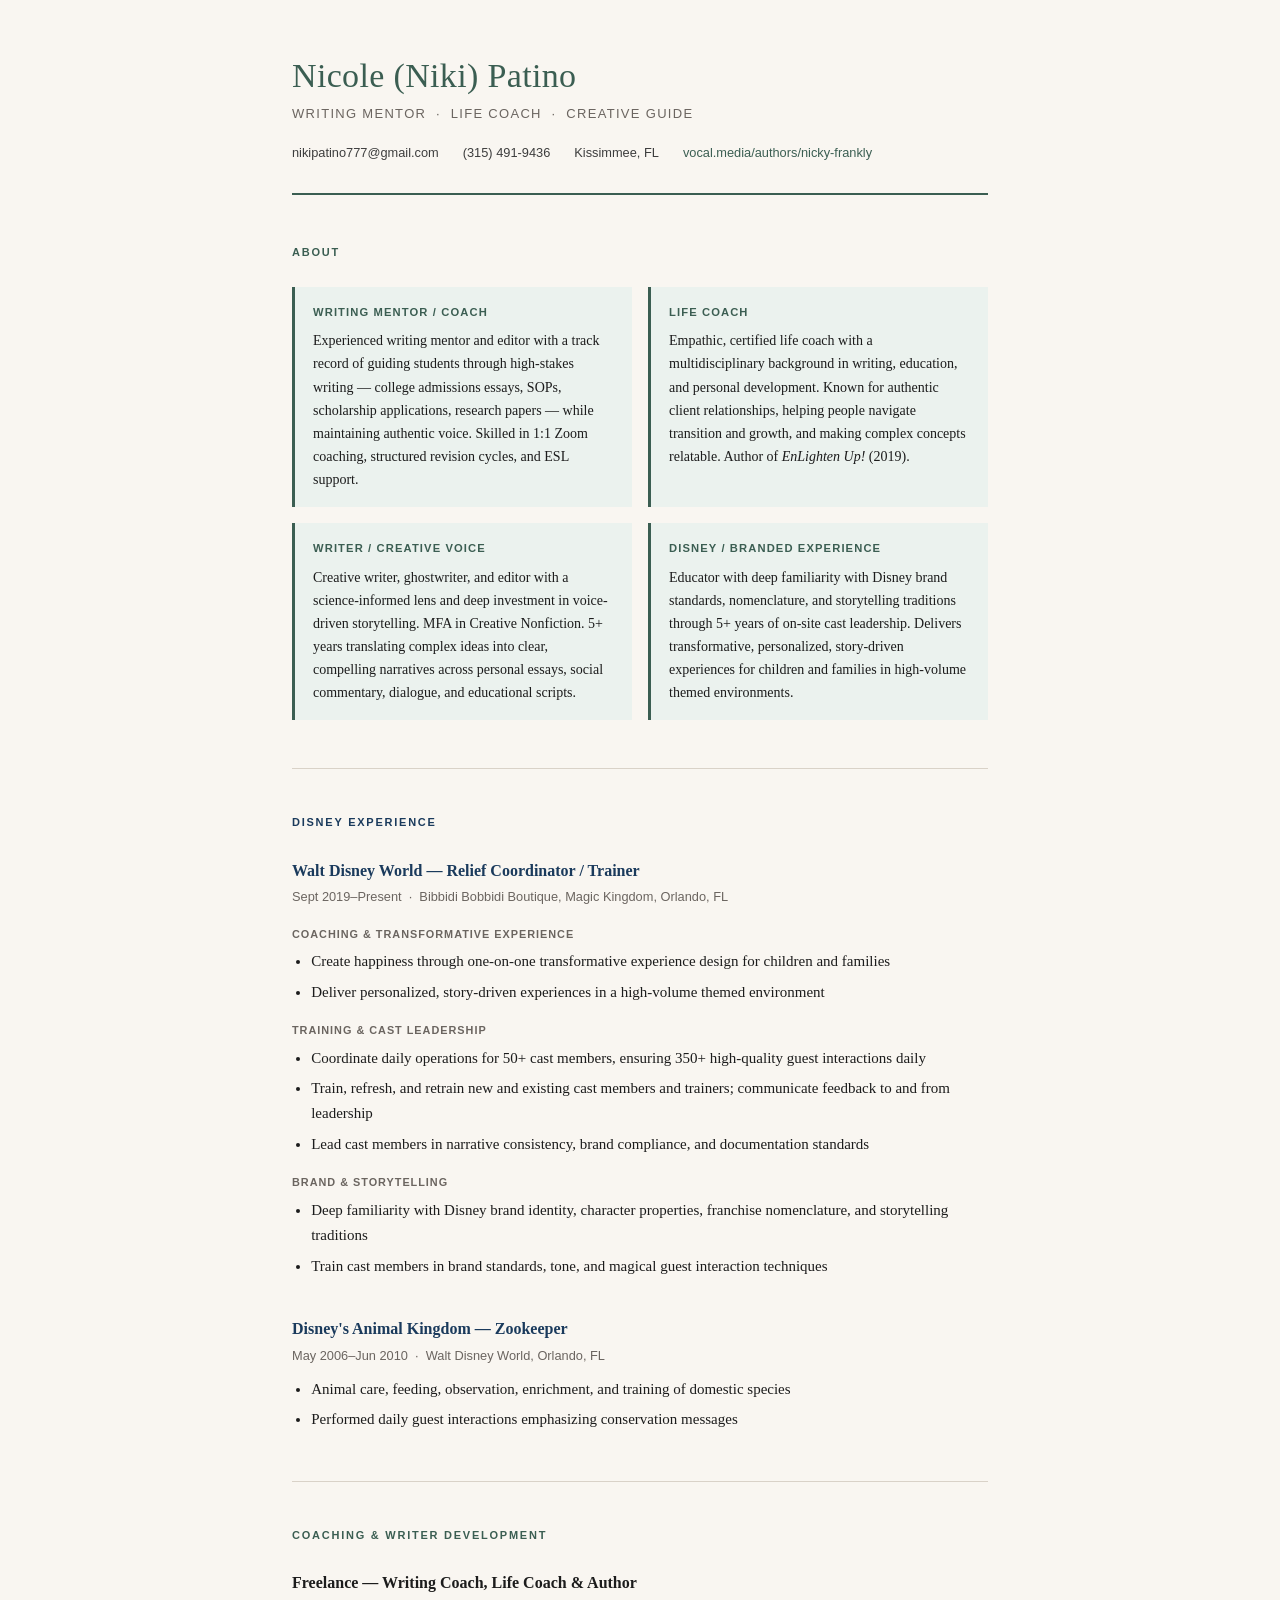
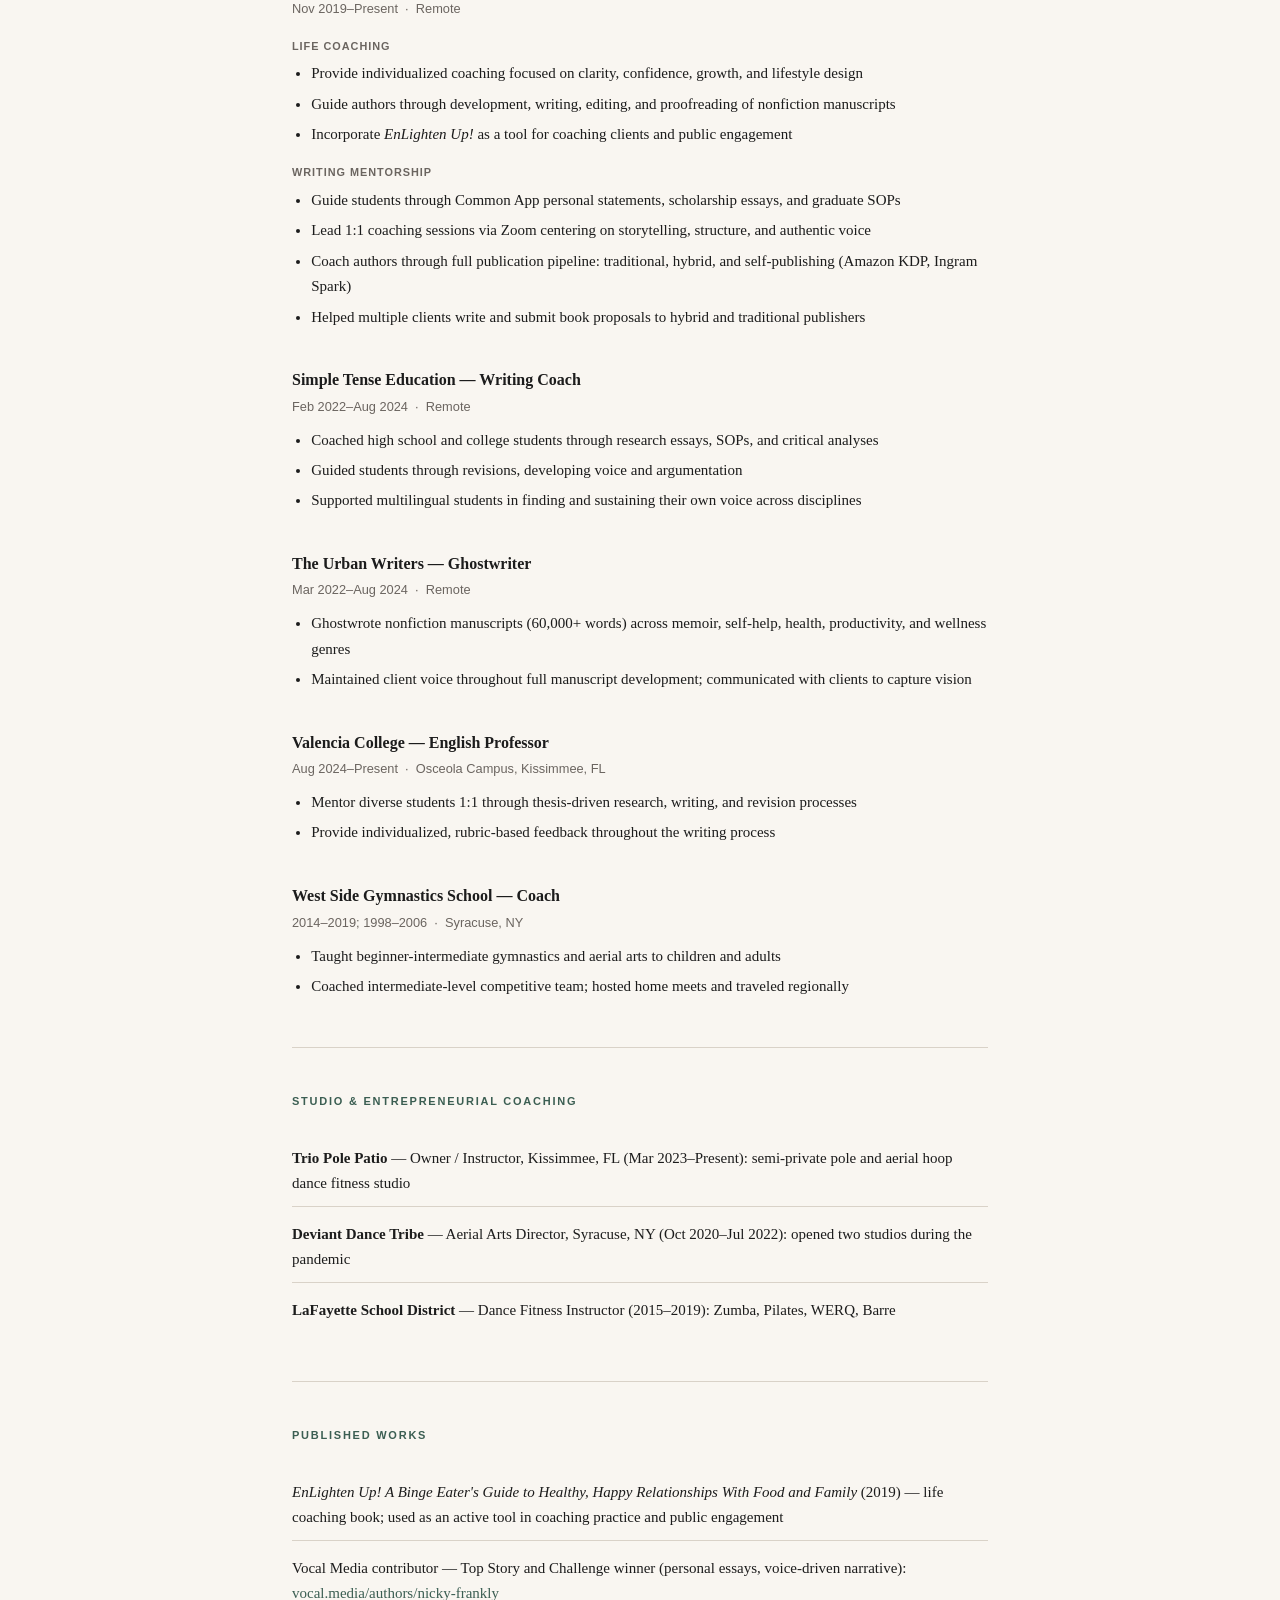
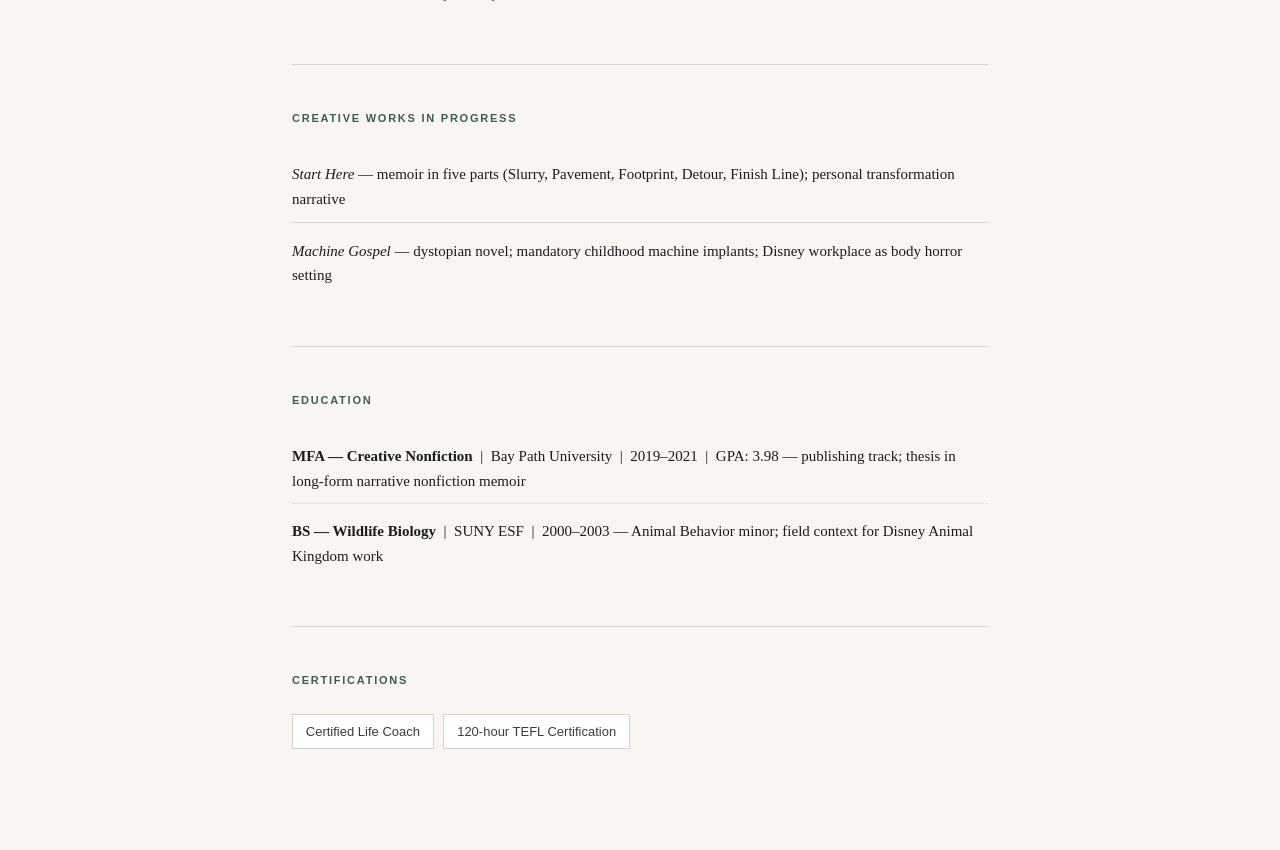
==== commit d8520fbc: "Deploy meta landing page and all six portfolio sections Adds root index.html (landing page with care" ====
--- a/coaching/index.html
+++ b/coaching/index.html
@@ -3,7 +3,7 @@
 <head>
   <meta charset="UTF-8">
   <meta name="viewport" content="width=device-width, initial-scale=1.0">
-  <title>Niki Patino — Writing Mentor &amp; Life Coach</title>
+  <title>Nicole (Niki) Patino — Writing Mentor &amp; Life Coach</title>
   <link rel="stylesheet" href="style.css">
 </head>
 <body>
@@ -11,9 +11,11 @@
 
   <!-- Header -->
   <header>
-    <h1>Niki Patino</h1>
+    <h1>Nicole (Niki) Patino</h1>
     <p class="subtitle">Writing Mentor &nbsp;&middot;&nbsp; Life Coach &nbsp;&middot;&nbsp; Creative Guide</p>
     <div class="contact-strip">
+      <span>nikipatino777@gmail.com</span>
+      <span>(315) 491-9436</span>
       <span>Kissimmee, FL</span>
       <a href="https://vocal.media/authors/nicky-frankly" target="_blank" rel="noopener">vocal.media/authors/nicky-frankly</a>
     </div>
